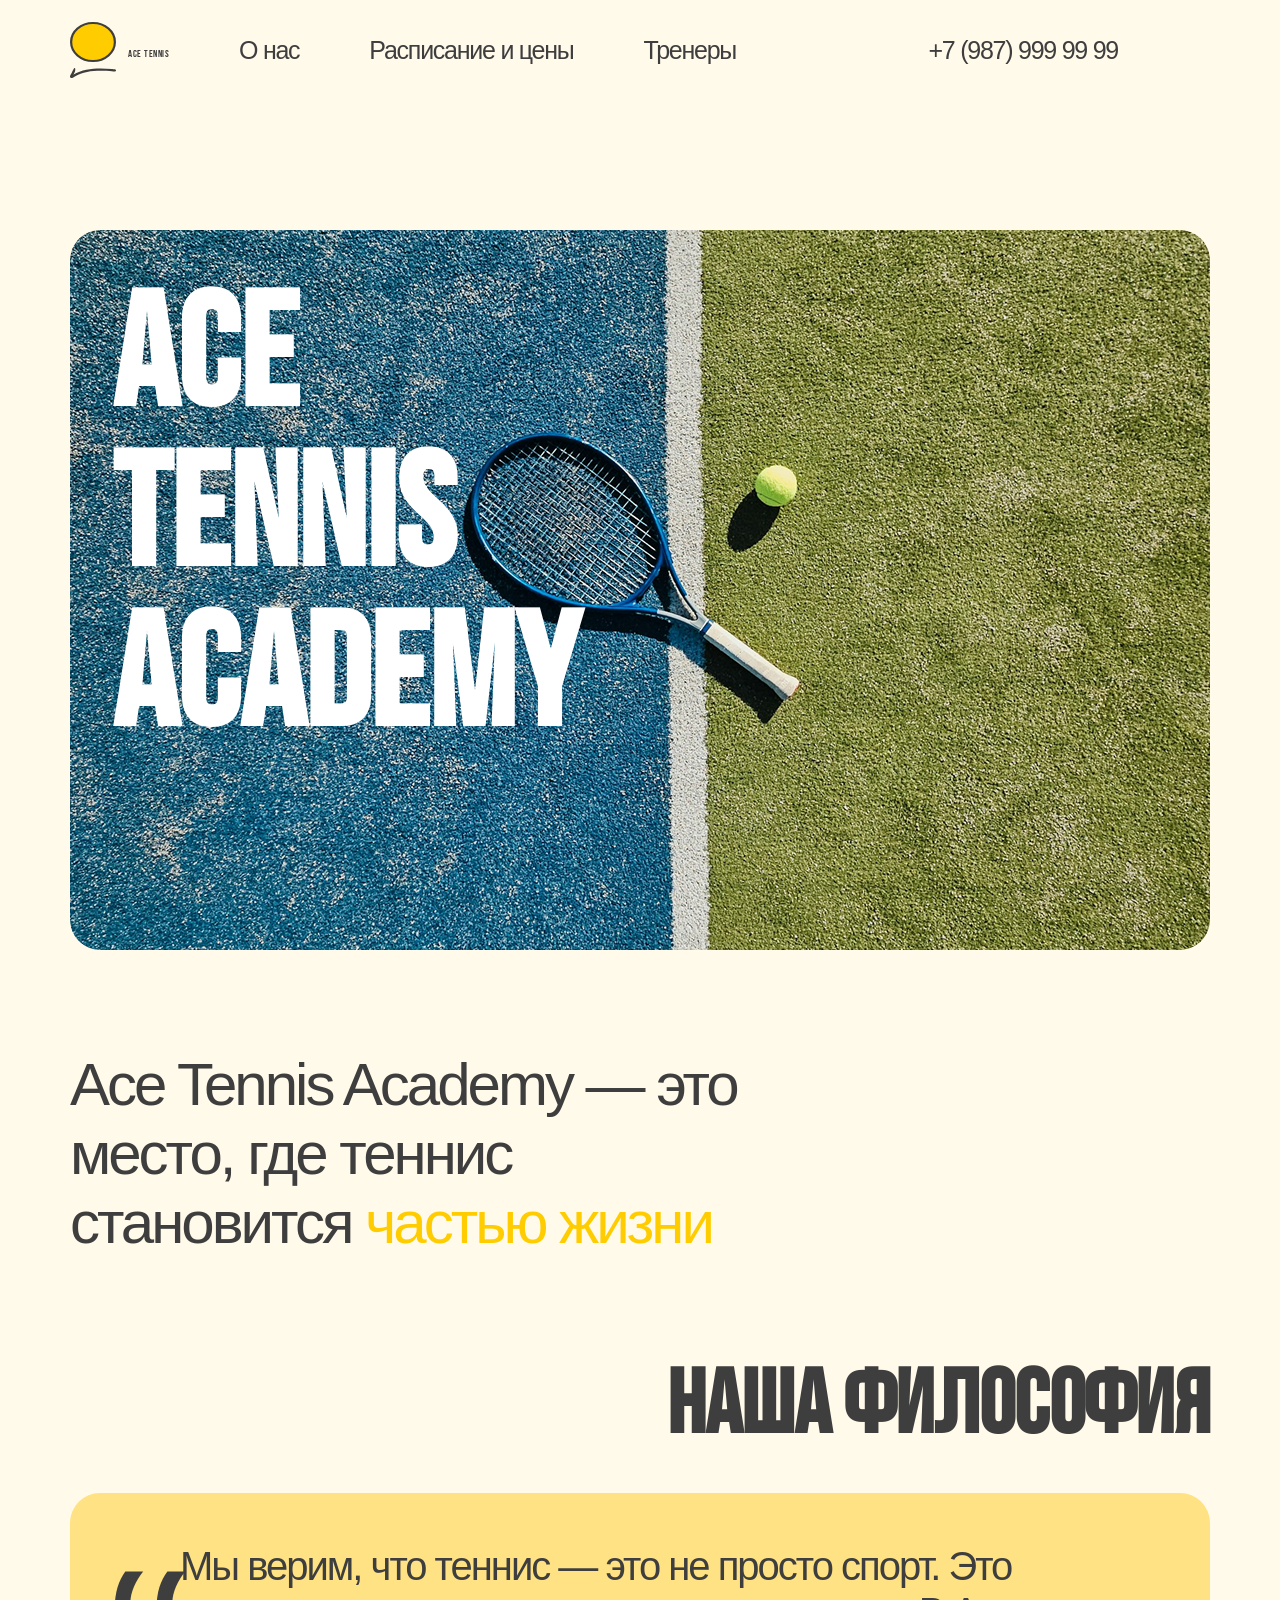
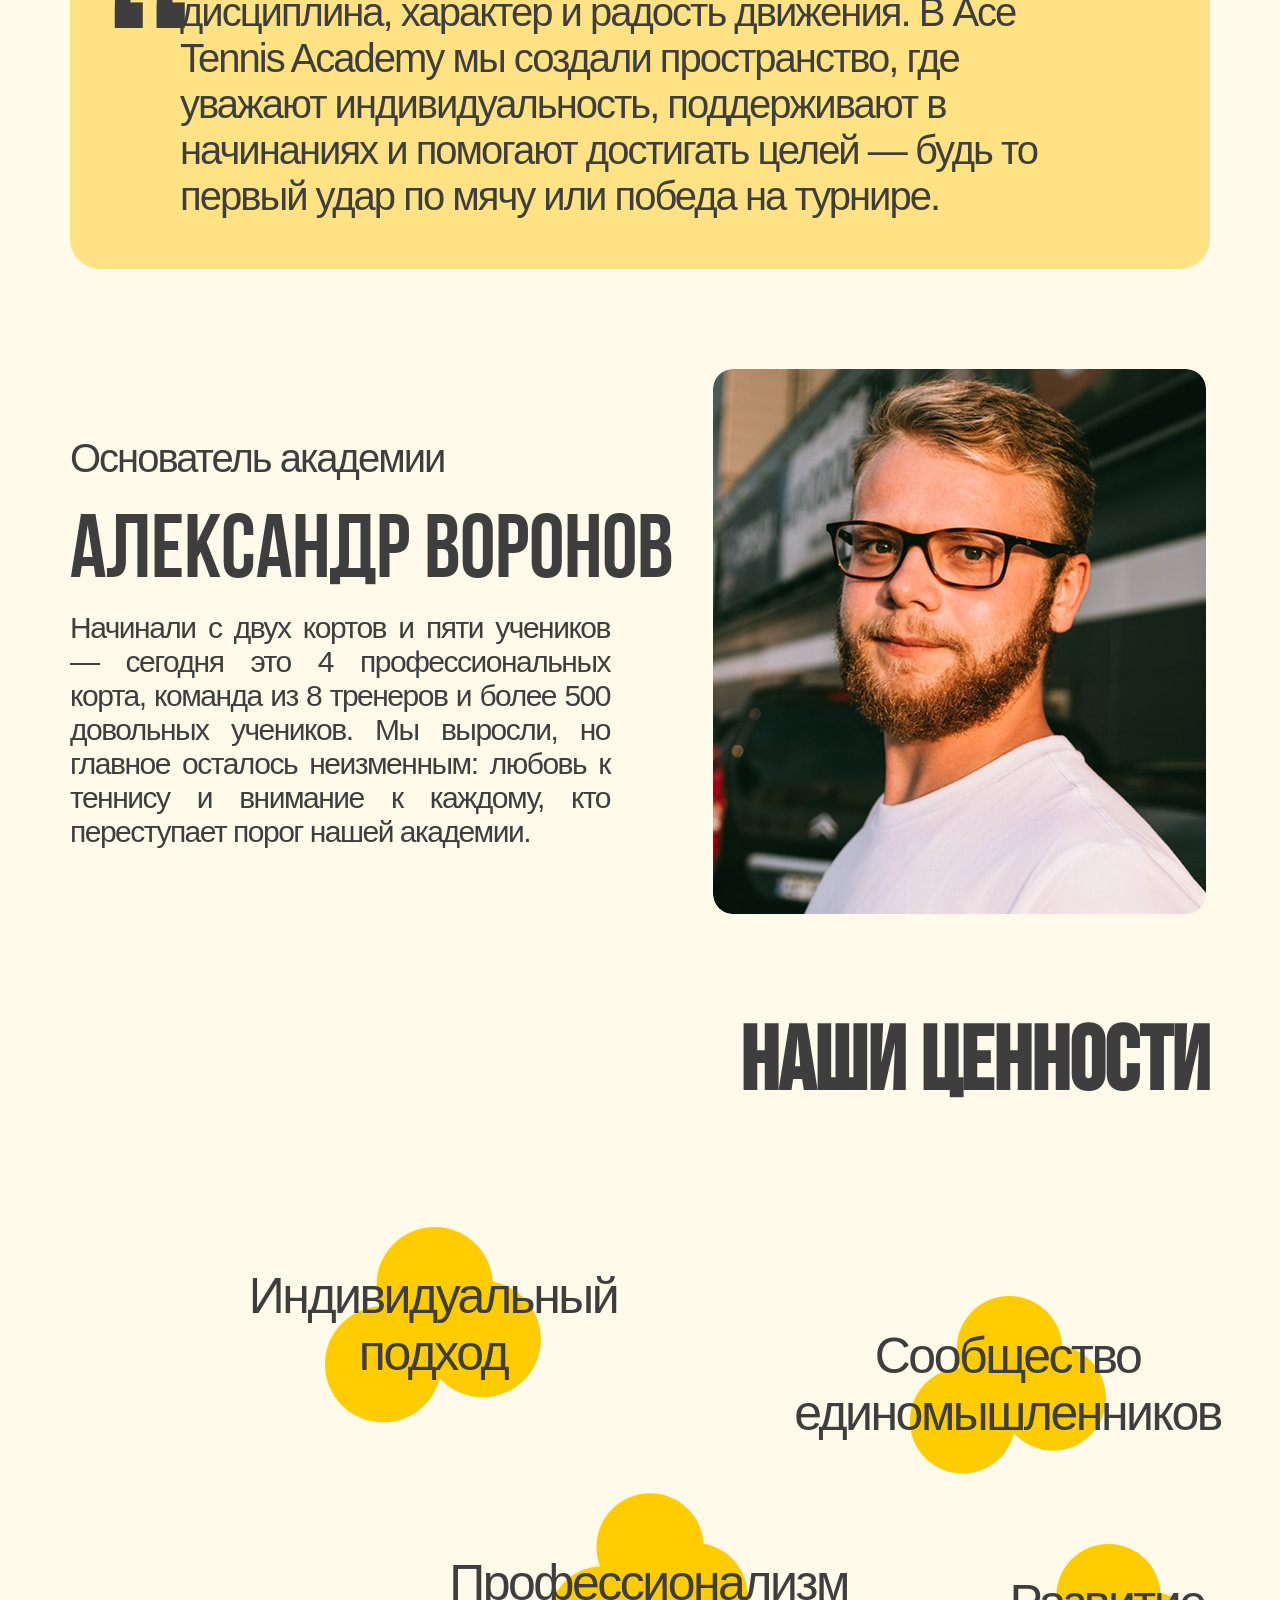
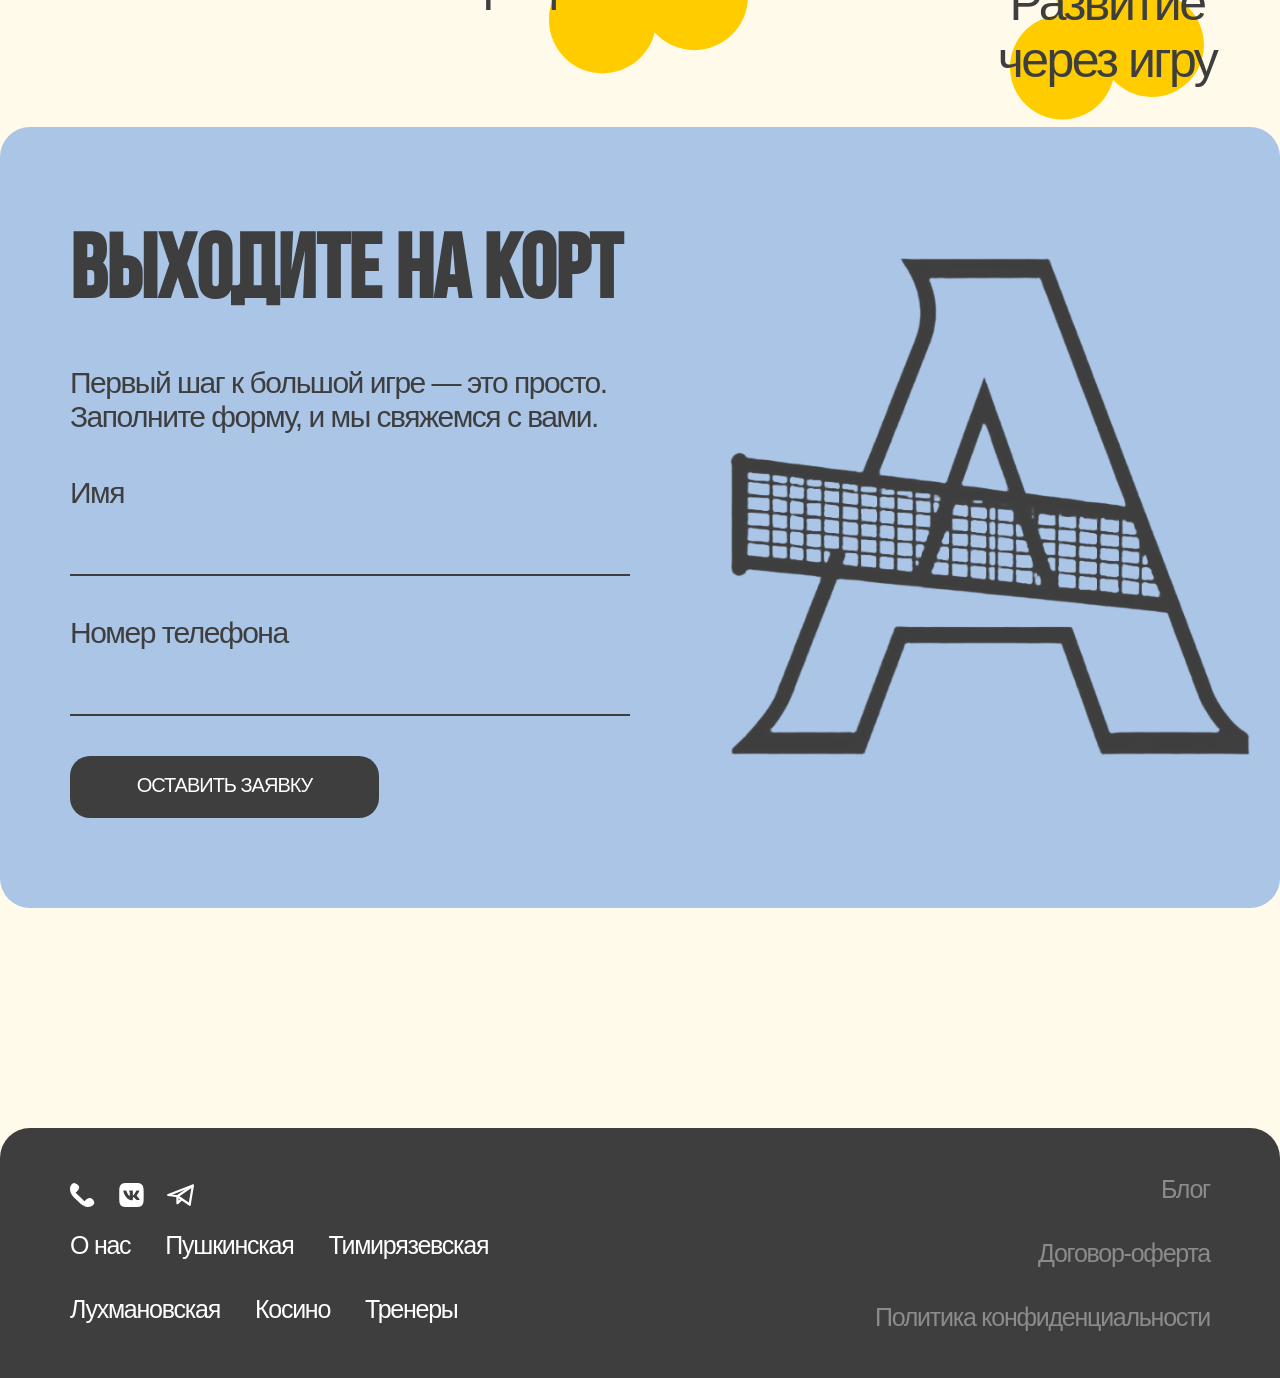
==== about.html @ 99ad8f37 "first commit" ====
<!doctype html>
<html lang="ru">
  <head>
    <meta charset="utf-8" />
    <meta name="viewport" content="width=device-width, initial-scale=1" />
    <title>О нас - Ace Tennis Academy</title>
    <link rel="preconnect" href="https://fonts.googleapis.com" />
    <link rel="preconnect" href="https://fonts.gstatic.com" crossorigin />
    <link
      href="https://fonts.googleapis.com/css2?family=Bebas+Neue&display=swap"
      rel="stylesheet"
    />
    <link rel="stylesheet" href="styles.css" />
    <link rel="stylesheet" href="about.css" />
  </head>
  <body>
    <div class="page">
      <header class="site-header">
        <div class="header-left">
          <a class="logo" href="index.html" aria-label="Ace Tennis Academy">
            <span class="logo-mark">
              <img src="assets/img/logo-circle.svg" alt="" />
              <img src="assets/img/logo-lines.svg" alt="" />
            </span>
            <span class="logo-text">Ace tennis</span>
          </a>
          <nav class="header-nav">
            <a href="about.html">О нас</a>
            <a href="index.html#schedule">Расписание и цены</a>
            <a href="trainers.html">Тренеры</a>
          </nav>
        </div>
        <div class="header-right">
          <div class="header-phone">+7 (987) 999 99 99</div>
          <button
            class="burger"
            type="button"
            aria-label="Открыть меню"
            data-menu-open
          >
            <span></span>
            <span></span>
            <span></span>
          </button>
        </div>
      </header>

      <div class="menu-overlay" data-menu-overlay aria-hidden="true">
        <div class="menu-panel" role="dialog" aria-modal="true">
          <button class="menu-close" type="button" aria-label="Закрыть меню" data-menu-close></button>
          <nav class="menu-links">
            <a href="index.html">Главная</a>
            <a href="about.html">О нас</a>
            <button class="menu-link" type="button" data-menu-schedule>
              Расписание и цены
            </button>
            <a href="trainers.html">Тренеры</a>
            <a href="#certificates">Сертификаты</a>
          </nav>
          <div class="menu-schedule" data-menu-schedule-panel aria-hidden="true">
            <a href="index.html#contacts">Пушкинская</a>
            <a href="index.html#contacts">Тимирязевская</a>
            <a href="index.html#contacts">Косино</a>
            <a href="index.html#contacts">Лухмановская</a>
          </div>
          <div class="menu-contacts">
            <div class="menu-phone">+7 (987) 999 99 99</div>
            <div class="menu-icons">
              <img src="assets/img/menu-icons.svg" alt="" />
            </div>
          </div>
          <button class="btn menu-cta" type="button">Оставить заявку</button>
        </div>
      </div>

      <main class="about-main">
        <section class="about-hero">
          <div class="about-hero-card">
            <img src="assets/img/Rectangle 4363.png" alt="Корт" />
            <h1>
              Ace
              <br />
              Tennis
              <br />
              Academy
            </h1>
          </div>
        </section>

        <section class="about-intro">
          <p>
            Ace Tennis Academy — это место, где теннис становится
            <span class="accent">частью жизни</span>
          </p>
        </section>

        <section class="about-philosophy" id="philosophy">
          <h2 class="about-heading-right">Наша философия</h2>
          <div class="about-quote">
            <p>
              Мы верим, что теннис — это не просто спорт. Это дисциплина,
              характер и радость движения. В Ace Tennis Academy мы создали
              пространство, где уважают индивидуальность, поддерживают в
              начинаниях и помогают достигать целей — будь то первый удар по
              мячу или победа на турнире.
            </p>
          </div>
        </section>

        <section class="about-founder" id="founder">
          <div class="founder-text">
            <div class="founder-label">Основатель академии</div>
            <div class="founder-name">Александр Воронов</div>
            <p>
              Начинали с двух кортов и пяти учеников — сегодня это 4
              профессиональных корта, команда из 8 тренеров и более 500
              довольных учеников. Мы выросли, но главное осталось неизменным:
              любовь к теннису и внимание к каждому, кто переступает порог нашей
              академии.
            </p>
          </div>
          <div class="founder-photo">
            <img src="assets/img/Rectangle 4369.png" alt="Александр Воронов" />
          </div>
        </section>

        <section class="about-values" id="values">
          <h2 class="about-heading-right">Наши ценности</h2>
          <div class="values-clouds">
            <div class="value-item value-1">
              <span>Индивидуальный подход</span>
            </div>
            <div class="value-item value-2">
              <span>Сообщество единомышленников</span>
            </div>
            <div class="value-item value-3">
              <span>Профессионализм</span>
            </div>
            <div class="value-item value-4">
              <span>Развитие через игру</span>
            </div>
          </div>
        </section>

        <section class="cta">
          <div class="cta-content">
            <div class="cta-text">
              <h2>Выходите на корт</h2>
              <p>
                Первый шаг к большой игре — это просто. Заполните форму, и мы
                свяжемся с вами.
              </p>
            </div>
            <form class="cta-form">
              <label>
                <span>Имя</span>
                <input type="text" placeholder="" />
              </label>
              <label>
                <span>Номер телефона</span>
                <input type="tel" placeholder="" />
              </label>
              <button class="btn" type="submit">Оставить заявку</button>
            </form>
          </div>
          <div class="cta-logo"></div>
        </section>
      </main>

      <footer class="site-footer">
        <div class="footer-left">
          <div class="footer-icons">
            <img src="assets/img/footer-logo.svg" alt="Контакты" />
          </div>
          <nav class="footer-nav">
            <a href="about.html">О нас</a>
            <a href="index.html#contacts">Пушкинская</a>
            <a href="index.html#contacts">Тимирязевская</a>
            <a href="index.html#contacts">Лухмановская</a>
            <a href="index.html#contacts">Косино</a>
            <a href="trainers.html">Тренеры</a>
          </nav>
        </div>
        <div class="footer-right">
          <div>Блог</div>
          <div>Договор-оферта</div>
          <div>Политика конфиденциальности</div>
        </div>
      </footer>
    </div>
    <script src="menu.js"></script>
  </body>
</html>
---- styles.css ----
@font-face {
  font-family: "Bebas Neue Cyrillic";
  src: url("assets/fonts/bebasneuecyrillic.woff2") format("woff2");
  font-weight: 400;
  font-style: normal;
  font-display: swap;
}

:root {
  --bg: #fffaea;
  --dark: #3e3e3e;
  --yellow: #ffcc00;
  --yellow-soft: #ffe283;
  --blue: #abc5e7;
  --muted: #5e5d5d;
  --white: #ffffff;
  --radius-lg: 30px;
  --radius-md: 20px;
  --container: 1280px;
  --headline-font: "Bebas Neue Cyrillic", "Bebas Neue", "Arial Narrow",
    "Helvetica", sans-serif;
}

* {
  box-sizing: border-box;
}

body {
  margin: 0;
  background: var(--bg);
  color: var(--dark);
  font-family: "Helvetica", "Arial", sans-serif;
}

body.menu-open {
  overflow: hidden;
}

a {
  color: inherit;
  text-decoration: none;
}

img {
  display: block;
  max-width: 100%;
}

.page {
  min-height: 100vh;
  display: flex;
  flex-direction: column;
  align-items: center;
}

.site-header {
  width: min(var(--container), 100%);
  height: 100px;
  display: flex;
  align-items: center;
  justify-content: space-between;
  padding: 0 70px;
  border-radius: 0 0 var(--radius-lg) var(--radius-lg);
  background: var(--bg);
  position: sticky;
  top: 0;
  z-index: 5;
}

.header-left {
  display: flex;
  align-items: center;
  gap: 70px;
}

.logo {
  display: flex;
  align-items: flex-start;
  gap: 12px;
  font-family: var(--headline-font);
  font-size: 10px;
  letter-spacing: 0.5px;
  color: var(--dark);
}

.logo-mark {
  display: grid;
  gap: 6px;
  align-items: start;
  width: 46px;
}

.logo-mark img {
  width: 46px;
  height: auto;
}

.logo-mark img:first-child {
  height: 40px;
}

.logo-mark img:last-child {
  height: 10px;
}

.logo-text {
  margin-top: 26px;
  font-size: 10px;
  text-transform: uppercase;
}

.header-nav {
  display: flex;
  gap: 70px;
  font-size: 25px;
  letter-spacing: -1.25px;
}

.header-right {
  display: flex;
  align-items: center;
  gap: 70px;
  font-size: 25px;
  letter-spacing: -1.25px;
}

.burger {
  width: 22px;
  height: 22px;
  padding: 0;
  border: none;
  background: none;
  display: flex;
  flex-direction: column;
  justify-content: center;
  gap: 6px;
  cursor: pointer;
}

.burger span {
  display: block;
  height: 2px;
  background: var(--dark);
}

.menu-overlay {
  position: fixed;
  inset: 0;
  background: rgba(0, 0, 0, 0);
  display: block;
  pointer-events: none;
  z-index: 20;
  transition: background 0.3s ease;
}

.menu-panel {
  width: 423px;
  min-height: 100vh;
  background: var(--bg);
  padding: 50px 37px 90px;
  display: flex;
  flex-direction: column;
  align-items: flex-end;
  gap: 50px;
  position: relative;
  margin-left: auto;
  transform: translateX(100%);
  transition: transform 0.3s ease;
}

.menu-open .menu-overlay {
  pointer-events: auto;
  background: rgba(0, 0, 0, 0.1);
}

.menu-open .menu-panel {
  transform: translateX(0);
}

.menu-close {
  position: absolute;
  left: 20px;
  top: 20px;
  width: 30px;
  height: 30px;
  border: none;
  background: none;
  cursor: pointer;
}

.menu-close::before,
.menu-close::after {
  content: "";
  position: absolute;
  left: 0;
  top: 50%;
  width: 30px;
  height: 3px;
  background: var(--dark);
  transform-origin: center;
}

.menu-close::before {
  transform: translateY(-50%) rotate(45deg);
}

.menu-close::after {
  transform: translateY(-50%) rotate(-45deg);
}

.menu-links {
  display: flex;
  flex-direction: column;
  align-items: flex-end;
  gap: 50px;
  width: 335px;
}

.menu-links a,
.menu-link {
  font-size: 40px;
  line-height: 46px;
  letter-spacing: -0.05em;
  color: var(--dark);
  background: none;
  border: none;
  padding: 0;
  text-align: right;
  cursor: pointer;
  font-family: inherit;
  align-self: flex-end;
}

.menu-link.is-active {
  color: var(--yellow);
  border: 1px solid var(--dark);
  border-radius: 4px;
  padding: 6px 10px;
}

.menu-schedule {
  width: 282px;
  height: 350px;
  background: var(--bg);
  border-radius: 10px;
  padding: 50px 23px;
  display: none;
  flex-direction: column;
  align-items: flex-end;
  gap: 50px;
  position: absolute;
  right: 37px;
  top: 360px;
  z-index: 1;
}

.menu-schedule.is-open {
  display: flex;
}

.menu-schedule a {
  font-size: 35px;
  line-height: 40px;
  letter-spacing: -0.05em;
  color: var(--dark);
}

.menu-contacts {
  display: flex;
  flex-direction: column;
  align-items: flex-end;
  gap: 30px;
  width: 230px;
}

.menu-phone {
  font-size: 30px;
  line-height: 34px;
  letter-spacing: -0.05em;
  color: var(--dark);
}

.menu-icons img {
  width: 148px;
  height: 31px;
}

.menu-cta {
  width: 309px;
}

.main {
  width: min(var(--container), 100%);
  display: flex;
  flex-direction: column;
  gap: 100px;
  align-items: center;
  padding-bottom: 100px;
}

.hero {
  width: 100%;
  padding-top: 130px;
}

.hero-inner {
  display: flex;
  align-items: flex-end;
  justify-content: flex-end;
}

.hero-media {
  width: 615px;
  height: 669px;
  border-radius: var(--radius-lg);
  overflow: hidden;
  margin-right: -119px;
}

.hero-media img {
  width: 100%;
  height: 100%;
  object-fit: cover;
  object-position: bottom;
}

.hero-copy {
  width: 644px;
  height: 669px;
  display: flex;
  flex-direction: column;
  align-items: flex-end;
  justify-content: center;
  gap: 141px;
  text-align: right;
}

.hero-copy h1 {
  margin: 0;
  font-family: var(--headline-font);
  font-size: 180px;
  line-height: 1;
  color: var(--yellow);
  text-transform: uppercase;
}

.hero-sub {
  width: 475px;
  display: flex;
  flex-direction: column;
  gap: 24px;
  align-items: flex-end;
}

.hero-sub p {
  margin: 0;
  font-size: 40px;
  letter-spacing: -2px;
}

.btn {
  background: var(--dark);
  color: var(--white);
  border: none;
  padding: 18px 52px 21px;
  border-radius: var(--radius-md);
  font-size: 20px;
  text-transform: uppercase;
  letter-spacing: -1px;
  cursor: pointer;
}

.facts {
  width: 100%;
  background: var(--yellow-soft);
  border-radius: var(--radius-lg);
  padding: 70px;
  display: flex;
  flex-wrap: wrap;
  gap: 70px;
  justify-content: center;
  position: relative;
}

.fact {
  display: flex;
  flex-direction: column;
  gap: 42px;
  min-width: 200px;
}

.fact-number {
  font-size: 80px;
  letter-spacing: -4px;
}

.fact-text {
  font-size: 30px;
  letter-spacing: -1.5px;
}

.fact-highlight {
  position: relative;
}

.about {
  width: 100%;
  padding: 0 70px;
  display: flex;
  flex-direction: column;
  gap: 30px;
  position: relative;
  isolation: isolate;
  padding-top: 30px;
}

.about::before {
  content: "";
  position: absolute;
  left: -10px;
  top: 40px;
  width: 560px;
  height: 320px;
  background: url("assets/img/fact-union.svg") no-repeat center / contain;
  z-index: -1;
  pointer-events: none;
}

.about h2 {
  margin: 0;
  font-family: var(--headline-font);
  font-size: 90px;
  text-transform: uppercase;
  position: relative;
  z-index: 1;
}

.about-content {
  display: flex;
  gap: 86px;
  align-items: flex-end;
  position: relative;
  z-index: 1;
}

.about-text {
  width: 560px;
  display: flex;
  flex-direction: column;
  gap: 158px;
}

.about-text p {
  margin: 0;
  font-size: 30px;
  color: var(--muted);
  text-align: justify;
  letter-spacing: -1.5px;
}

.about-images {
  display: flex;
  gap: 20px;
}

.mask-image {
  overflow: hidden;
  border-radius: var(--radius-md);
  position: relative;
}

.mask-image img {
  width: 100%;
  height: 100%;
  object-fit: cover;
}

.mask-small {
  width: 270px;
  height: 213px;
  -webkit-mask-image: url("assets/img/mask-small.svg");
  mask-image: url("assets/img/mask-small.svg");
  -webkit-mask-repeat: no-repeat;
  mask-repeat: no-repeat;
  -webkit-mask-size: cover;
  mask-size: cover;
}

.mask-large {
  flex: 1;
  min-width: 420px;
  height: 529px;
  -webkit-mask-image: url("assets/img/mask-large.svg");
  mask-image: url("assets/img/mask-large.svg");
  -webkit-mask-repeat: no-repeat;
  mask-repeat: no-repeat;
  -webkit-mask-size: cover;
  mask-size: cover;
}

.belief {
  width: 100%;
  position: relative;
  border-radius: var(--radius-lg);
  overflow: hidden;
  height: 748px;
  padding: 119px 86px;
}

.belief-bg {
  position: absolute;
  inset: 0;
  width: 100%;
  height: 100%;
  object-fit: cover;
}

.belief-text {
  position: relative;
  z-index: 1;
  max-width: 755px;
  font-family: var(--headline-font);
  font-size: 80px;
  color: var(--white);
  text-transform: uppercase;
  line-height: 1.05;
}

.locations {
  width: 100%;
  padding: 0 70px;
  display: flex;
  flex-direction: column;
  gap: 70px;
}

.locations h2 {
  margin: 0;
  font-family: var(--headline-font);
  font-size: 90px;
  text-align: right;
  text-transform: uppercase;
}

.locations-grid {
  display: flex;
  gap: 70px;
  justify-content: space-between;
  flex-wrap: wrap;
}

.locations-col {
  display: flex;
  flex-direction: column;
  gap: 70px;
}

.locations a {
  display: flex;
  align-items: flex-end;
  gap: 21px;
  font-size: 60px;
  letter-spacing: -3px;
}

.locations a img {
  width: 21px;
  height: 21px;
}

.reviews {
  width: 100%;
  display: flex;
  justify-content: center;
}

.reviews-card {
  width: 100%;
  border: 15px solid var(--dark);
  border-radius: var(--radius-lg);
  background: var(--bg);
  padding: 70px;
  display: flex;
  flex-direction: column;
  gap: 50px;
  position: relative;
}

.reviews-card h2 {
  margin: 0;
  font-family: var(--headline-font);
  font-size: 90px;
  text-transform: uppercase;
}

.reviews-body {
  display: grid;
  grid-template-columns: auto 1fr auto;
  align-items: center;
  gap: 40px;
}

.slider-arrow {
  background: none;
  border: none;
  cursor: pointer;
  width: 46px;
  height: 46px;
  display: flex;
  align-items: center;
  justify-content: center;
  flex-shrink: 0;
}

.slider-arrow img {
  width: 46px;
  height: 46px;
}

.slider-arrow:first-child img {
  transform: rotate(180deg);
}

.reviews-grid {
  display: grid;
  grid-template-columns: repeat(2, minmax(0, 1fr));
  gap: 28px 40px;
}

.review {
  min-width: 0;
  background: var(--white);
  padding: 21px 28px;
  display: flex;
  flex-direction: column;
  gap: 24px;
}

.review-head {
  display: flex;
  gap: 22px;
}

.review-avatar {
  width: 56px;
  height: 56px;
}

.review-name {
  font-size: 15px;
  font-family: "Gilroy", "Helvetica", sans-serif;
}

.review-time {
  font-size: 12px;
  color: #676767;
  font-family: "Gilroy", "Helvetica", sans-serif;
  margin-top: 4px;
}

.review-stars {
  display: flex;
  align-items: center;
  gap: 6px;
  margin-top: 6px;
}

.review-stars img {
  width: 17px;
  height: 16px;
}

.star-half {
  position: relative;
  width: 16px;
  height: 16px;
}

.star-half img {
  position: absolute;
  inset: 0;
  width: 100%;
  height: 100%;
}

.review-text {
  margin: 0;
  font-size: 14px;
  color: var(--dark);
}

.reviews-dots {
  display: flex;
  justify-content: center;
}

.reviews-dots img {
  width: 57px;
  height: 15px;
}

.reviews-link {
  display: flex;
  align-items: center;
  gap: 21px;
  font-size: 30px;
  letter-spacing: -1.5px;
}

.reviews-link img {
  width: 18px;
  height: 18px;
}

.gallery {
  width: 100%;
}

.gallery-track {
  display: flex;
  gap: 30px;
  overflow-x: auto;
  padding: 0 70px;
}

.gallery-track img {
  width: 442px;
  height: 500px;
  border-radius: var(--radius-md);
  object-fit: cover;
  flex-shrink: 0;
}

.cta {
  width: 100%;
  background: var(--blue);
  border-radius: var(--radius-lg);
  padding: 90px 339px 90px 70px;
  position: relative;
  overflow: hidden;
}

.cta-content {
  position: relative;
  z-index: 1;
  display: flex;
  flex-direction: column;
  gap: 42px;
  max-width: 560px;
}

.cta-text h2 {
  margin: 0 0 50px;
  font-family: var(--headline-font);
  font-size: 90px;
  text-transform: uppercase;
}

.cta-text p {
  margin: 0;
  font-size: 30px;
  letter-spacing: -1.5px;
}

.cta-form {
  display: flex;
  flex-direction: column;
  gap: 40px;
}

.cta-form label {
  display: flex;
  flex-direction: column;
  gap: 20px;
  font-size: 30px;
  letter-spacing: -1.5px;
}

.cta-form input {
  background: transparent;
  border: none;
  border-bottom: 2px solid var(--dark);
  padding: 6px 0;
  font-size: 28px;
  color: var(--dark);
}

.cta-form input:focus {
  outline: none;
}

.cta-logo {
  position: absolute;
  right: 30px;
  top: 50%;
  width: 520px;
  height: 520px;
  transform: translateY(-50%);
  background: var(--dark);
  -webkit-mask-image: url("assets/img/cta-mask.png");
  mask-image: url("assets/img/cta-mask.png");
  -webkit-mask-repeat: no-repeat;
  mask-repeat: no-repeat;
  -webkit-mask-size: contain;
  mask-size: contain;
  z-index: 0;
  pointer-events: none;
}

.cta-form .btn {
  width: 309px;
}

.faq {
  width: 100%;
  display: flex;
  flex-direction: column;
  gap: 70px;
  align-items: center;
}

.faq h2 {
  margin: 0;
  font-family: var(--headline-font);
  font-size: 90px;
  text-align: center;
  text-transform: uppercase;
}

.faq-list {
  width: 100%;
  padding: 0 70px;
  display: flex;
  flex-direction: column;
  gap: 50px;
}

.faq-item button {
  display: flex;
  align-items: flex-start;
  justify-content: space-between;
  gap: 98px;
  width: 100%;
  background: none;
  border: none;
  padding: 0;
  font-size: 30px;
  font-weight: 700;
  letter-spacing: -1.5px;
  text-align: left;
  cursor: pointer;
}

.faq-item img {
  width: 27px;
  height: 27px;
}

.faq-line {
  height: 2px;
  background: var(--dark);
  margin-top: 30px;
}

.contacts {
  width: 100%;
  display: flex;
  flex-direction: column;
  gap: 70px;
  align-items: center;
}

.contacts h2 {
  margin: 0;
  font-family: var(--headline-font);
  font-size: 90px;
  text-align: center;
  text-transform: uppercase;
}

.contacts-inner {
  width: 100%;
  padding: 0 70px;
  display: flex;
  gap: 34px;
  align-items: center;
}

.contacts-list {
  flex: 1;
  display: flex;
  flex-direction: column;
  gap: 50px;
}

.contact-title {
  font-size: 30px;
  letter-spacing: -1.5px;
}

.contact-text {
  font-size: 20px;
  letter-spacing: -1px;
}

.contacts-map {
  width: 768px;
  height: 551px;
  border: 7px solid var(--blue);
  border-radius: 26px;
  overflow: hidden;
  flex-shrink: 0;
}

.contacts-map img {
  width: 100%;
  height: 100%;
  object-fit: cover;
}

.site-footer {
  width: min(var(--container), 100%);
  height: 250px;
  background: var(--dark);
  border-radius: var(--radius-lg) var(--radius-lg) 0 0;
  display: flex;
  justify-content: space-between;
  align-items: center;
  padding: 0 70px;
  margin-top: 100px;
}

.footer-left {
  display: flex;
  flex-direction: column;
  gap: 24px;
  width: 501px;
}

.footer-icons {
  display: flex;
  align-items: center;
  gap: 18px;
}

.footer-icons img {
  width: 124px;
  height: 24px;
}

.footer-nav {
  display: flex;
  flex-wrap: wrap;
  gap: 35px;
  font-size: 25px;
  color: var(--white);
  letter-spacing: -1.25px;
}

.footer-right {
  display: flex;
  flex-direction: column;
  gap: 35px;
  font-size: 25px;
  color: #8b8b8b;
  letter-spacing: -1.25px;
  text-align: right;
}

@media (max-width: 1200px) {
  .site-header {
    padding: 0 40px;
  }

  .hero-inner {
    flex-direction: column-reverse;
    align-items: center;
    gap: 40px;
  }

  .hero-media {
    width: min(90%, 615px);
    margin-right: 0;
  }

  .hero-copy {
    width: 100%;
    height: auto;
    align-items: center;
    text-align: center;
    gap: 40px;
  }

  .hero-sub {
    width: min(90%, 475px);
    align-items: center;
  }

  .hero-sub p {
    text-align: center;
  }

  .facts {
    padding: 50px 40px;
  }

  .about {
    padding: 0 40px;
  }

  .about-content {
    flex-direction: column;
    align-items: center;
  }

  .about-text {
    width: 100%;
    gap: 40px;
  }

  .belief {
    height: auto;
    padding: 80px 40px;
  }

  .locations {
    padding: 0 40px;
  }

  .locations h2 {
    text-align: center;
  }

  .locations-grid {
    justify-content: center;
  }

  .reviews-card {
    padding: 50px 40px;
  }

  .reviews-body {
    grid-template-columns: 1fr;
  }

  .slider-arrow {
    display: none;
  }

  .reviews-grid {
    grid-template-columns: 1fr;
  }

  .gallery-track {
    padding: 0 40px;
  }

  .cta {
    padding: 70px 40px;
  }

  .cta-logo {
    opacity: 0.2;
  }

  .faq-list {
    padding: 0 40px;
  }

  .contacts-inner {
    flex-direction: column;
    padding: 0 40px;
  }

  .contacts-map {
    width: 100%;
    height: 360px;
  }

  .site-footer {
    padding: 0 40px;
  }
}

@media (max-width: 768px) {
  .header-nav {
    display: none;
  }

  .header-right {
    gap: 20px;
    font-size: 18px;
  }

  .hero-copy h1 {
    font-size: 96px;
  }

  .hero-sub p {
    font-size: 24px;
  }

  .fact-number {
    font-size: 56px;
  }

  .fact-text {
    font-size: 20px;
  }

  .about h2,
  .locations h2,
  .reviews-card h2,
  .cta-text h2,
  .faq h2,
  .contacts h2 {
    font-size: 56px;
  }

  .about-text p,
  .cta-text p,
  .reviews-link {
    font-size: 20px;
  }

  .locations a {
    font-size: 36px;
  }

  .reviews-link {
    flex-wrap: wrap;
  }

  .review {
    min-width: 0;
  }

  .cta-form label,
  .faq-item button {
    font-size: 20px;
  }

  .contact-title {
    font-size: 22px;
  }

  .contact-text {
    font-size: 16px;
  }

  .footer-nav,
  .footer-right {
    font-size: 18px;
  }
}
---- about.css ----
.about-main {
  width: min(1280px, 100%);
  display: flex;
  flex-direction: column;
  gap: 100px;
  padding: 130px 0 120px;
  align-items: center;
}

.about-hero {
  width: 1140px;
}

.about-hero-card {
  position: relative;
  border-radius: 30px;
  overflow: hidden;
  width: 1140px;
  height: 720px;
}

.about-hero-card img {
  width: 100%;
  height: 100%;
  object-fit: cover;
}

.about-hero-card h1 {
  position: absolute;
  left: 42px;
  top: 40px;
  margin: 0;
  font-family: var(--headline-font);
  font-size: 160px;
  line-height: 160px;
  text-transform: uppercase;
  color: #ffffff;
}

.about-intro {
  width: 1140px;
}

.about-intro p {
  margin: 0;
  font-size: 60px;
  line-height: 69px;
  letter-spacing: -0.05em;
  color: var(--dark);
  width: 685px;
}

.about-intro .accent {
  color: var(--yellow);
}

.about-philosophy {
  width: 1280px;
  display: flex;
  flex-direction: column;
  gap: 46px;
  align-items: flex-end;
  padding: 0 70px;
}

.about-heading-right {
  margin: 0;
  font-family: var(--headline-font);
  font-size: 90px;
  line-height: 90px;
  text-transform: uppercase;
  text-align: right;
  color: var(--dark);
  width: 1140px;
}

.about-quote {
  background: var(--yellow-soft);
  border-radius: 30px;
  padding: 50px 30px;
  position: relative;
  width: 1140px;
  min-height: 359px;
  display: flex;
  gap: 40px;
  align-items: flex-start;
}

.about-quote::before {
  content: "“";
  position: absolute;
  left: 30px;
  top: 32px;
  font-size: 200px;
  line-height: 230px;
  color: var(--dark);
  font-weight: 700;
}

.about-quote p {
  margin: 0;
  font-size: 40px;
  line-height: 46px;
  letter-spacing: -0.05em;
  color: var(--dark);
  padding-left: 80px;
  max-width: 999px;
}

.about-founder {
  width: 1280px;
  display: flex;
  gap: 40px;
  align-items: center;
  padding: 0 70px;
}

.founder-label {
  font-size: 40px;
  line-height: 46px;
  letter-spacing: -0.05em;
  color: var(--dark);
  margin-bottom: 20px;
}

.founder-name {
  font-family: var(--headline-font);
  font-size: 90px;
  line-height: 90px;
  text-transform: uppercase;
  margin-bottom: 20px;
}

.founder-text p {
  margin: 0;
  font-size: 30px;
  line-height: 34px;
  letter-spacing: -0.05em;
  color: var(--dark);
  width: 540px;
  text-align: justify;
}

.founder-photo img {
  width: 493px;
  height: 545px;
  border-radius: 20px;
  object-fit: cover;
}

.about-values {
  width: 1280px;
  display: flex;
  flex-direction: column;
  gap: 30px;
  align-items: center;
  padding: 0 70px;
}

.values-clouds {
  position: relative;
  width: 1079px;
  height: 493px;
}

.value-item {
  position: absolute;
  background: url("assets/img/Union.svg") no-repeat center / contain;
  display: flex;
  align-items: center;
  justify-content: center;
  text-align: center;
  color: var(--dark);
  font-size: 50px;
  line-height: 57px;
  letter-spacing: -0.05em;
  padding: 0 18px;
}

.value-1 {
  width: 465px;
  height: 196px;
  left: 100px;
  top: 93px;
}

.value-2 {
  width: 544px;
  height: 178px;
  left: 635px;
  top: 162px;
}

.value-3 {
  width: 462px;
  height: 181px;
  left: 317px;
  top: 359px;
}

.value-4 {
  width: 315px;
  height: 176px;
  left: 849px;
  top: 410px;
}

@media (max-width: 1024px) {
  .about-main {
    padding: 120px 24px 100px;
  }

  .about-hero-card {
    height: 420px;
  }

  .about-hero-card h1 {
    font-size: 96px;
  }

  .about-heading-right {
    text-align: left;
  }

  .about-founder {
    flex-direction: column;
    align-items: flex-start;
  }

  .values-clouds {
    transform: scale(0.8);
    transform-origin: top left;
    height: 420px;
  }
}

@media (max-width: 768px) {
  .about-main {
    padding: 110px 24px 90px;
  }

  .about-hero-card {
    height: 260px;
  }

  .about-hero-card h1 {
    font-size: 56px;
  }

  .about-intro p {
    font-size: 24px;
  }

  .about-heading-right {
    font-size: 48px;
  }

  .about-hero,
  .about-intro,
  .about-philosophy,
  .about-founder,
  .about-values {
    width: 100%;
    padding: 0;
  }

  .about-hero-card {
    width: 100%;
  }

  .about-quote {
    width: 100%;
  }

  .founder-photo img {
    width: 100%;
    height: auto;
  }

  .values-clouds {
    transform: scale(0.65);
    transform-origin: top left;
  }
}
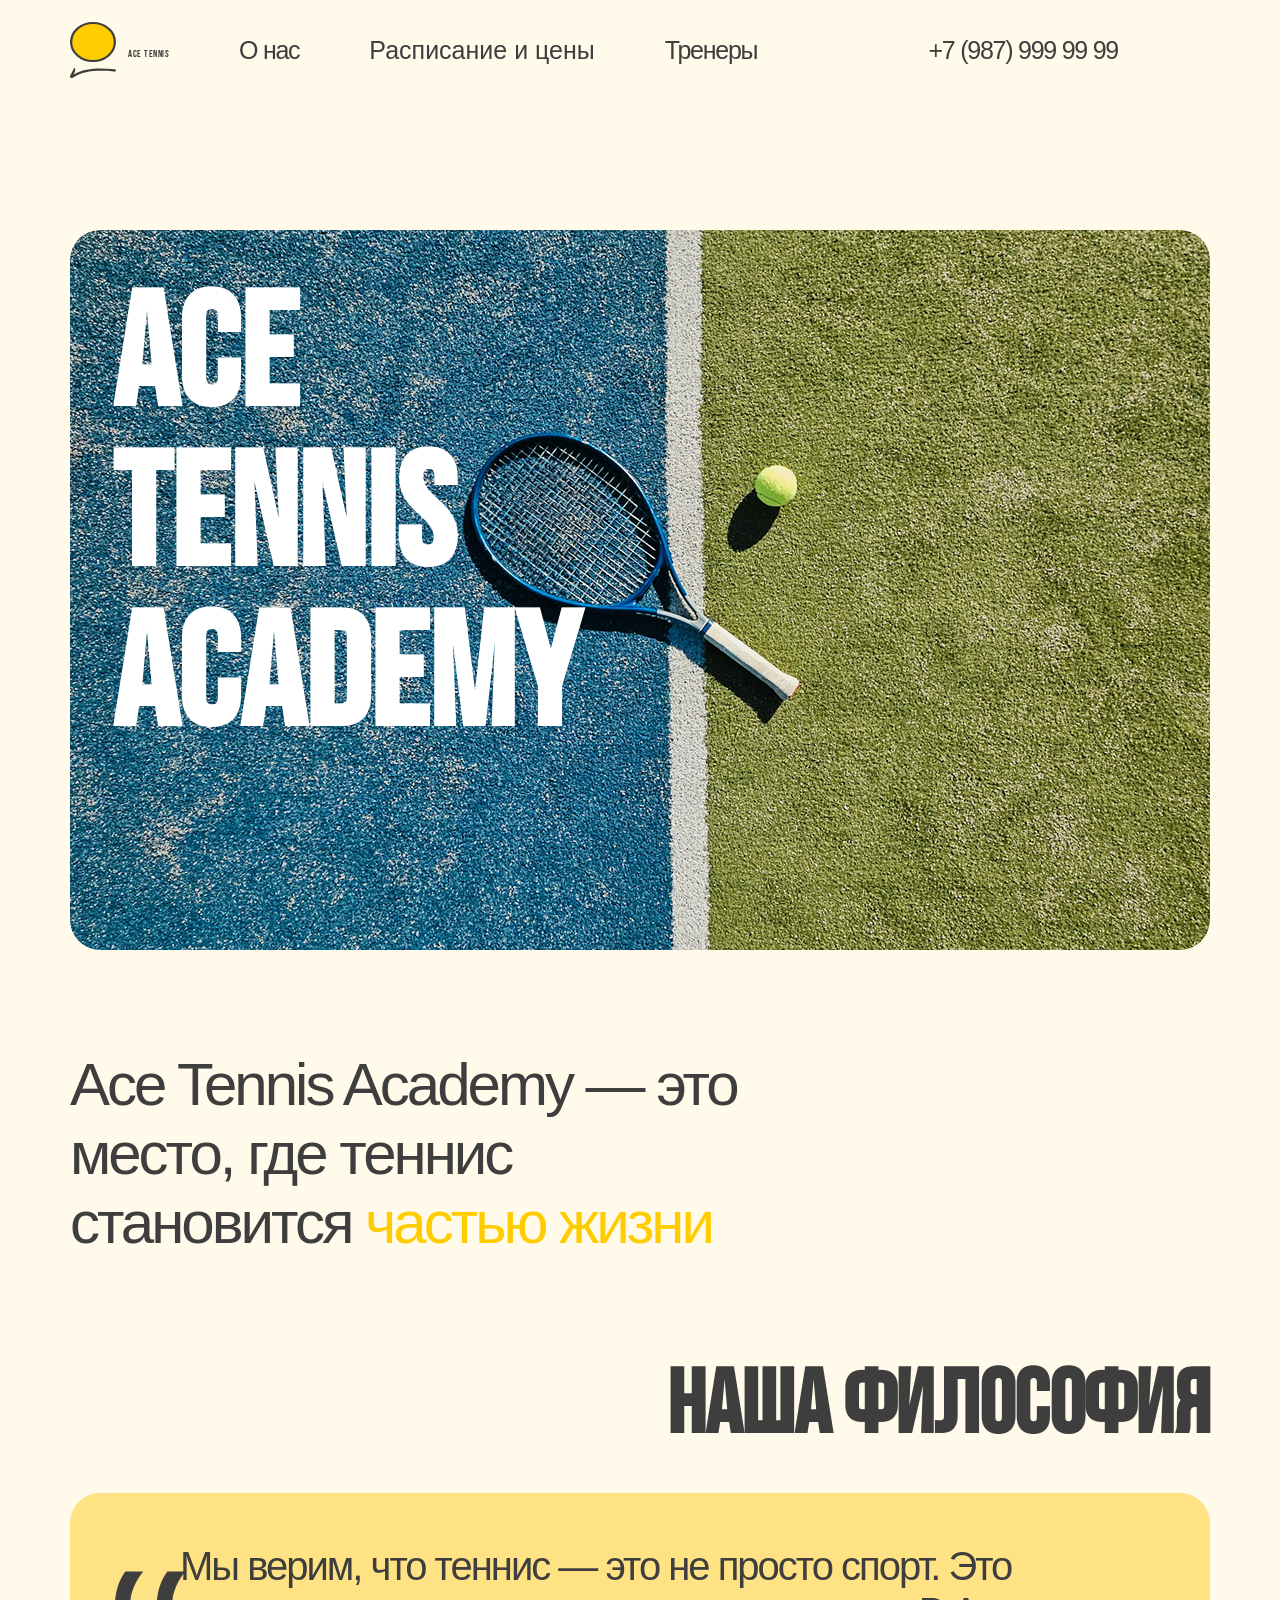
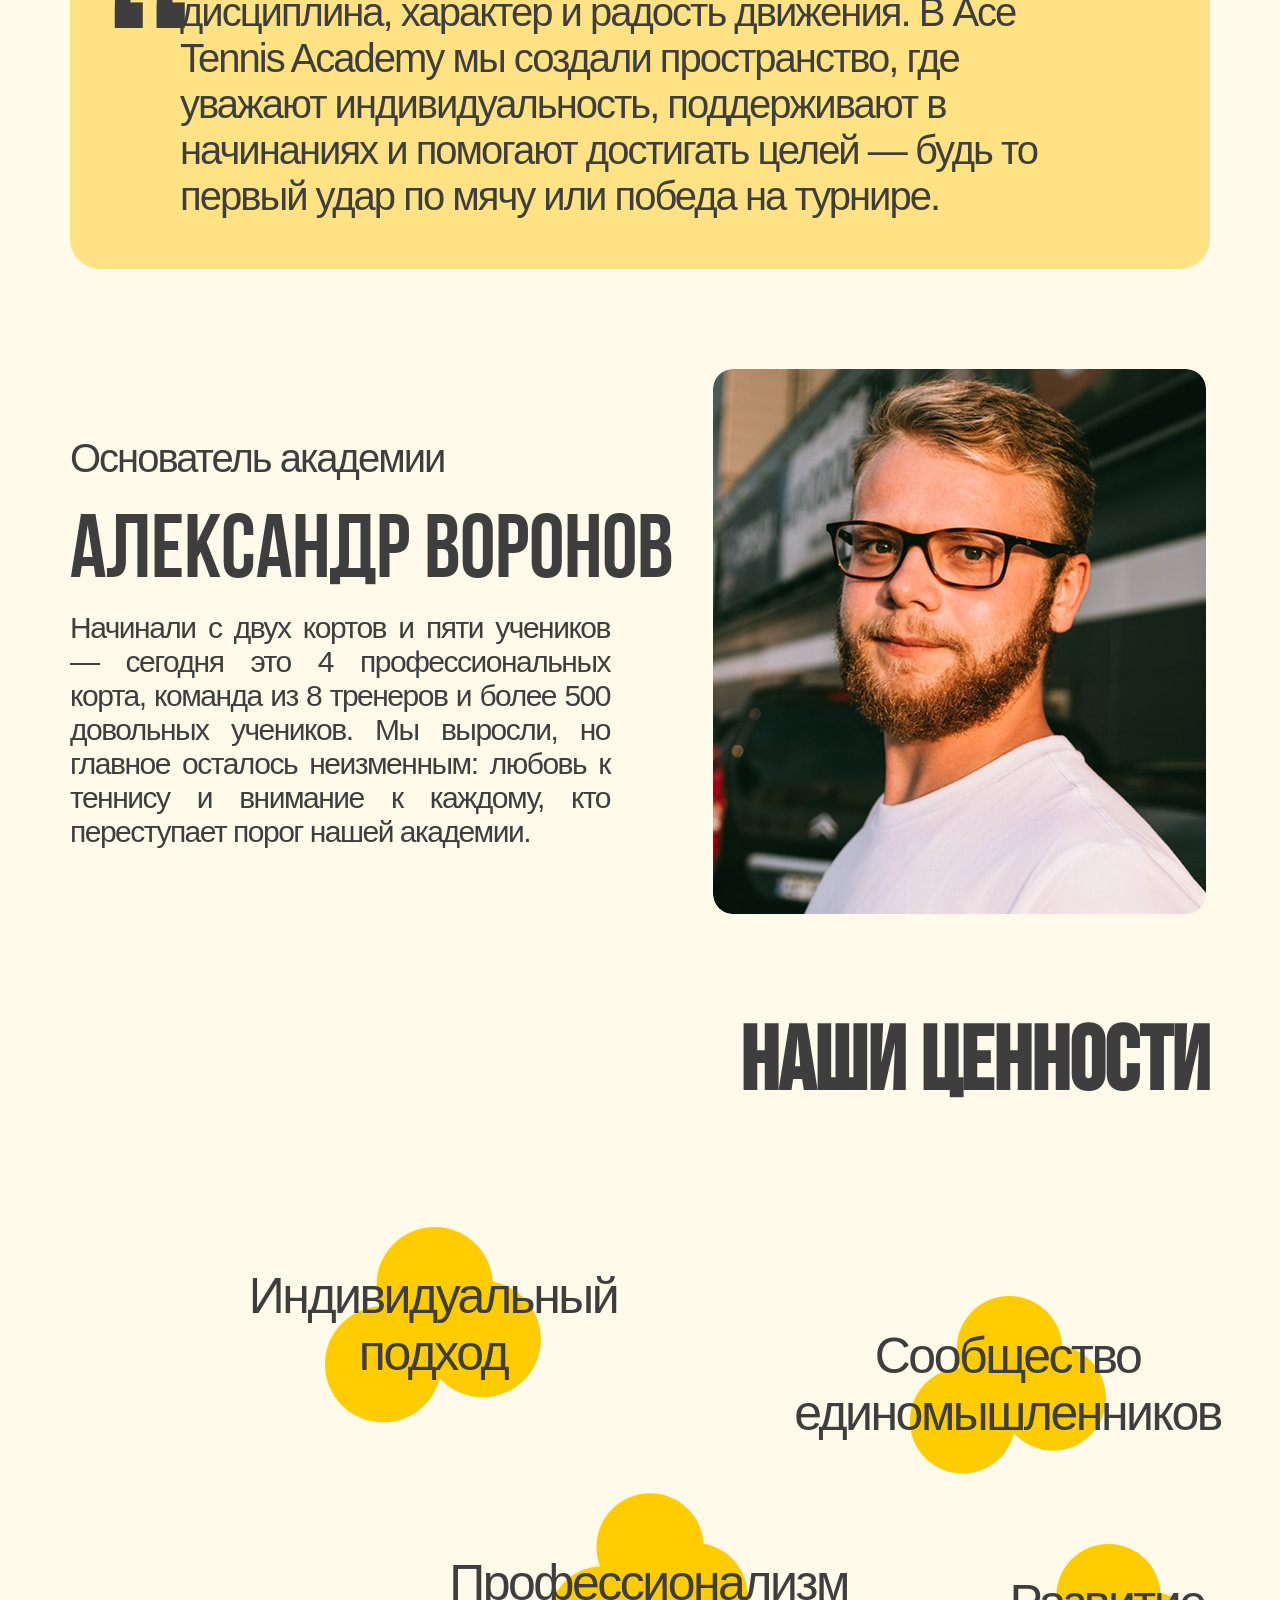
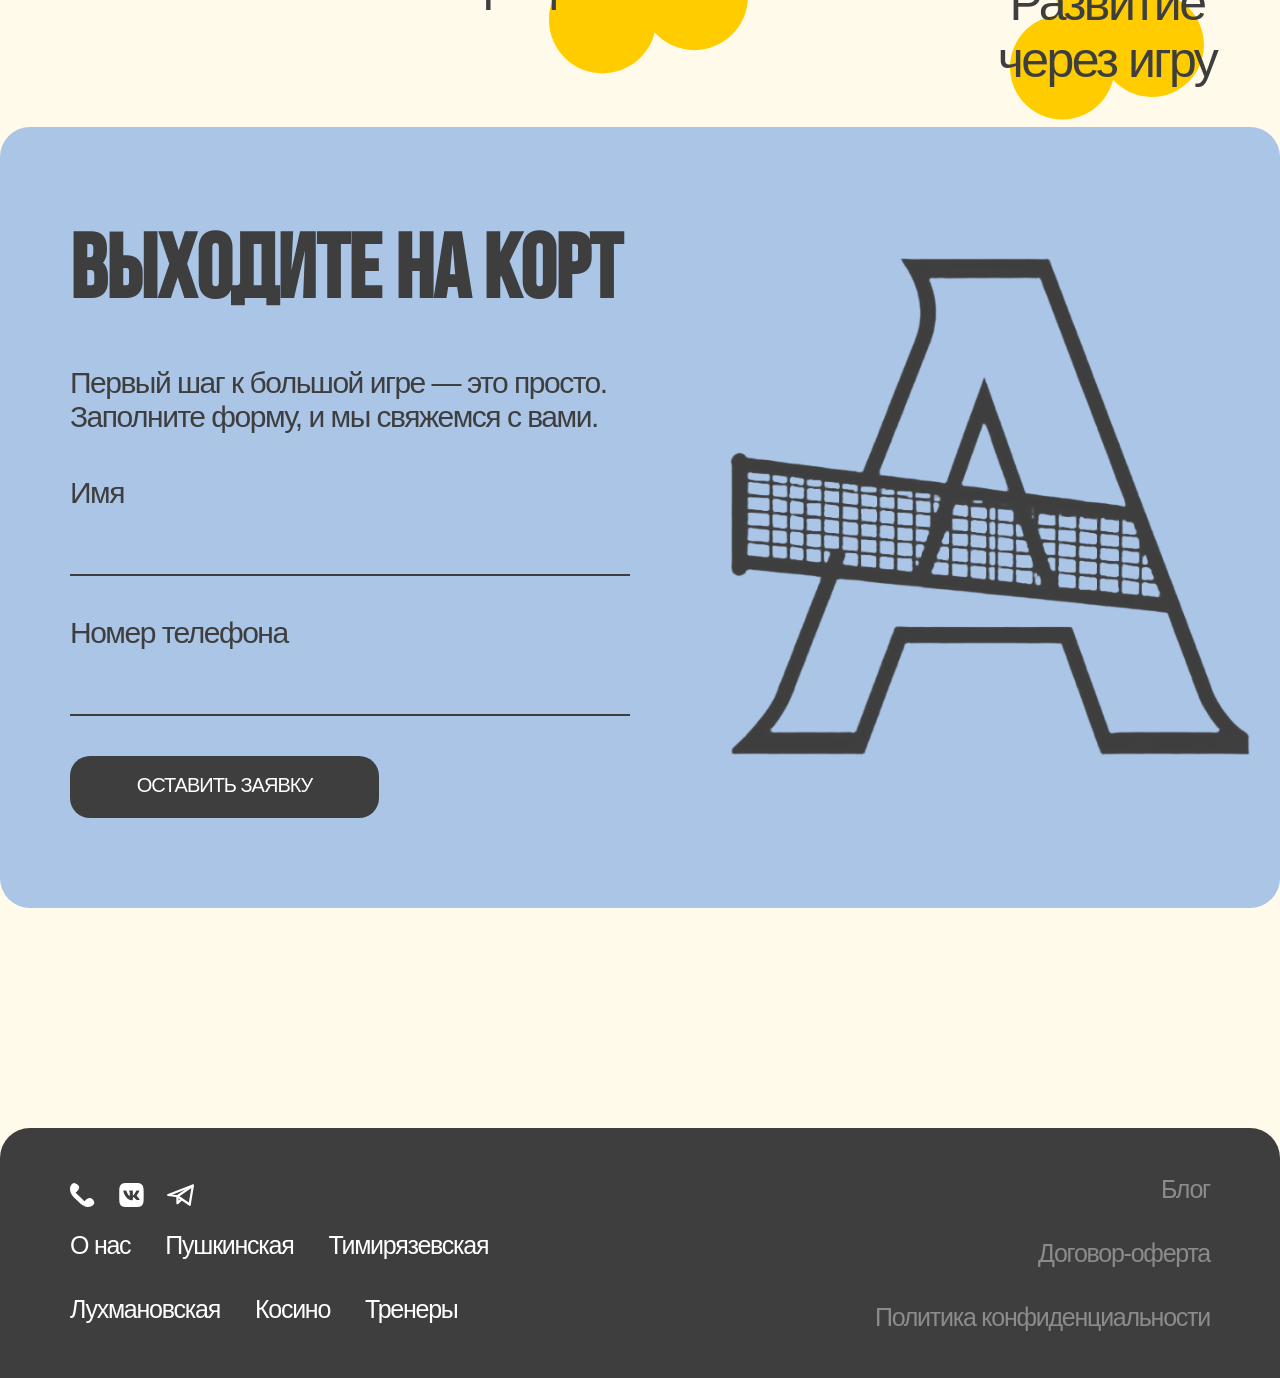
==== commit fe6e7124: "fourth" ====
--- a/about.html
+++ b/about.html
@@ -26,7 +26,25 @@
           </a>
           <nav class="header-nav">
             <a href="about.html">О нас</a>
-            <a href="index.html#schedule">Расписание и цены</a>
+            <div class="header-schedule-wrap">
+              <button
+                class="header-schedule"
+                type="button"
+                data-header-schedule
+              >
+                Расписание и цены
+              </button>
+              <div
+                class="header-schedule-panel"
+                data-header-schedule-panel
+                aria-hidden="true"
+              >
+                <a href="schedule-pushkinskaya.html">Пушкинская</a>
+                <a href="schedule-timiryazevskaya.html">Тимирязевская</a>
+                <a href="schedule-kosino.html">Косино</a>
+                <a href="schedule-lukhmanovskaya.html">Лухмановская</a>
+              </div>
+            </div>
             <a href="trainers.html">Тренеры</a>
           </nav>
         </div>
@@ -55,13 +73,13 @@
               Расписание и цены
             </button>
             <a href="trainers.html">Тренеры</a>
-            <a href="#certificates">Сертификаты</a>
+            <a href="certificates.html">Сертификаты</a>
           </nav>
           <div class="menu-schedule" data-menu-schedule-panel aria-hidden="true">
-            <a href="index.html#contacts">Пушкинская</a>
-            <a href="index.html#contacts">Тимирязевская</a>
-            <a href="index.html#contacts">Косино</a>
-            <a href="index.html#contacts">Лухмановская</a>
+            <a href="schedule-pushkinskaya.html">Пушкинская</a>
+            <a href="schedule-timiryazevskaya.html">Тимирязевская</a>
+            <a href="schedule-kosino.html">Косино</a>
+            <a href="schedule-lukhmanovskaya.html">Лухмановская</a>
           </div>
           <div class="menu-contacts">
             <div class="menu-phone">+7 (987) 999 99 99</div>
@@ -69,7 +87,9 @@
               <img src="assets/img/menu-icons.svg" alt="" />
             </div>
           </div>
-          <button class="btn menu-cta" type="button">Оставить заявку</button>
+          <button class="btn menu-cta" type="button" data-request-open>
+            Оставить заявку
+          </button>
         </div>
       </div>
 
@@ -167,6 +187,52 @@
         </section>
       </main>
 
+      <div class="request-modal" data-request-form-modal aria-hidden="true">
+        <div
+          class="request-modal__window request-modal__window--form"
+          role="dialog"
+          aria-modal="true"
+          aria-labelledby="request-form-title"
+        >
+          <button
+            class="request-modal__close"
+            type="button"
+            aria-label="Закрыть"
+            data-request-form-close
+          ></button>
+          <div class="request-modal__content">
+            <div class="request-modal__header">
+              <h2 id="request-form-title">Ace Tennis Academy</h2>
+              <p>Оставьте заявку и мы свяжемся с вами</p>
+            </div>
+            <form class="request-form" data-request-form>
+              <input type="text" name="name" placeholder="Имя" />
+              <input type="tel" name="phone" placeholder="Номер телефона" />
+              <button class="btn request-submit" type="submit">
+                Оставить заявку
+              </button>
+            </form>
+          </div>
+        </div>
+      </div>
+
+      <div class="request-modal" data-request-success aria-hidden="true">
+        <div
+          class="request-modal__window request-modal__window--success"
+          role="dialog"
+          aria-modal="true"
+          aria-labelledby="request-success-title"
+        >
+          <button
+            class="request-modal__close"
+            type="button"
+            aria-label="Закрыть"
+            data-request-success-close
+          ></button>
+          <h2 id="request-success-title">Заявка отправлена</h2>
+        </div>
+      </div>
+
       <footer class="site-footer">
         <div class="footer-left">
           <div class="footer-icons">
@@ -174,10 +240,10 @@
           </div>
           <nav class="footer-nav">
             <a href="about.html">О нас</a>
-            <a href="index.html#contacts">Пушкинская</a>
-            <a href="index.html#contacts">Тимирязевская</a>
-            <a href="index.html#contacts">Лухмановская</a>
-            <a href="index.html#contacts">Косино</a>
+            <a href="schedule-pushkinskaya.html">Пушкинская</a>
+            <a href="schedule-timiryazevskaya.html">Тимирязевская</a>
+            <a href="schedule-lukhmanovskaya.html">Лухмановская</a>
+            <a href="schedule-kosino.html">Косино</a>
             <a href="trainers.html">Тренеры</a>
           </nav>
         </div>
@@ -189,5 +255,6 @@
       </footer>
     </div>
     <script src="menu.js"></script>
+    <script src="request.js"></script>
   </body>
 </html>
--- a/styles.css
+++ b/styles.css
@@ -114,6 +114,55 @@
   gap: 70px;
   font-size: 25px;
   letter-spacing: -1.25px;
+  position: relative;
+}
+
+.header-schedule-wrap {
+  position: relative;
+  display: flex;
+  align-items: center;
+}
+
+.header-schedule {
+  background: none;
+  border: none;
+  padding: 0;
+  margin: 0;
+  font: inherit;
+  color: inherit;
+  cursor: pointer;
+}
+
+.header-schedule.is-active {
+  color: var(--yellow);
+}
+
+.header-schedule-panel {
+  position: absolute;
+  top: 45px;
+  right: 0;
+  width: 240px;
+  height: 280px;
+  background: var(--bg);
+  border-radius: 10px;
+  display: none;
+  flex-direction: column;
+  justify-content: center;
+  align-items: flex-end;
+  padding: 36px 20px;
+  gap: 28px;
+  z-index: 10;
+}
+
+.header-schedule-panel.is-open {
+  display: flex;
+}
+
+.header-schedule-panel a {
+  font-size: 24px;
+  line-height: 28px;
+  letter-spacing: -0.05em;
+  color: var(--dark);
 }
 
 .header-right {
@@ -967,6 +1016,150 @@
   text-align: right;
 }
 
+.request-modal {
+  position: fixed;
+  inset: 0;
+  display: flex;
+  align-items: center;
+  justify-content: center;
+  background: rgba(0, 0, 0, 0.2);
+  opacity: 0;
+  pointer-events: none;
+  transition: opacity 0.2s ease;
+  z-index: 30;
+  padding: 24px;
+}
+
+.request-modal.is-open {
+  opacity: 1;
+  pointer-events: auto;
+}
+
+.request-modal__window {
+  position: relative;
+  width: min(580px, 100%);
+  min-height: 395px;
+  background: var(--bg);
+  border-radius: 30px;
+  display: flex;
+  align-items: center;
+  justify-content: center;
+  padding: 40px;
+}
+
+.request-modal__window h2 {
+  margin: 0;
+  font-family: var(--headline-font);
+  font-size: 61px;
+  line-height: 61px;
+  text-align: center;
+  text-transform: uppercase;
+  color: var(--dark);
+}
+
+.request-modal__window--form {
+  padding: 47px;
+}
+
+.request-modal__content {
+  width: 100%;
+  display: flex;
+  flex-direction: column;
+  align-items: center;
+  gap: 68px;
+}
+
+.request-modal__header {
+  display: flex;
+  flex-direction: column;
+  align-items: center;
+  gap: 15px;
+}
+
+.request-modal__header h2 {
+  font-size: 60px;
+  line-height: 60px;
+}
+
+.request-modal__header p {
+  margin: 0;
+  font-size: 20px;
+  line-height: 23px;
+  letter-spacing: -0.05em;
+  text-align: center;
+  color: var(--dark);
+}
+
+.request-form {
+  width: 100%;
+  display: flex;
+  flex-direction: column;
+  align-items: center;
+  gap: 20px;
+}
+
+.request-form input {
+  width: 100%;
+  height: 43px;
+  background: var(--blue);
+  border: none;
+  border-radius: 10px;
+  padding: 12px 16px;
+  font-size: 20px;
+  letter-spacing: -0.05em;
+  color: var(--dark);
+  outline: none;
+}
+
+.request-form input::placeholder {
+  color: var(--dark);
+}
+
+.request-submit {
+  width: 256px;
+  height: 36px;
+  padding: 12px 35px 14px;
+  font-size: 14px;
+  line-height: 16px;
+  letter-spacing: -0.05em;
+  text-transform: uppercase;
+}
+
+.request-modal__close {
+  position: absolute;
+  right: 24px;
+  top: 20px;
+  width: 22px;
+  height: 22px;
+  border: none;
+  background: none;
+  cursor: pointer;
+}
+
+.request-modal__close::before,
+.request-modal__close::after {
+  content: "";
+  position: absolute;
+  left: 0;
+  top: 50%;
+  width: 22px;
+  height: 2px;
+  background: var(--dark);
+  transform-origin: center;
+}
+
+.request-modal__close::before {
+  transform: translateY(-50%) rotate(45deg);
+}
+
+.request-modal__close::after {
+  transform: translateY(-50%) rotate(-45deg);
+}
+
+body.request-modal-open {
+  overflow: hidden;
+}
+
 @media (max-width: 1200px) {
   .site-header {
     padding: 0 40px;
@@ -1152,4 +1345,23 @@
   .footer-right {
     font-size: 18px;
   }
-}
+
+  .request-modal__window h2 {
+    font-size: 44px;
+    line-height: 46px;
+  }
+
+  .request-modal__header h2 {
+    font-size: 40px;
+    line-height: 42px;
+  }
+
+  .request-modal__header p {
+    font-size: 16px;
+  }
+
+  .request-submit {
+    width: 100%;
+    height: auto;
+  }
+}
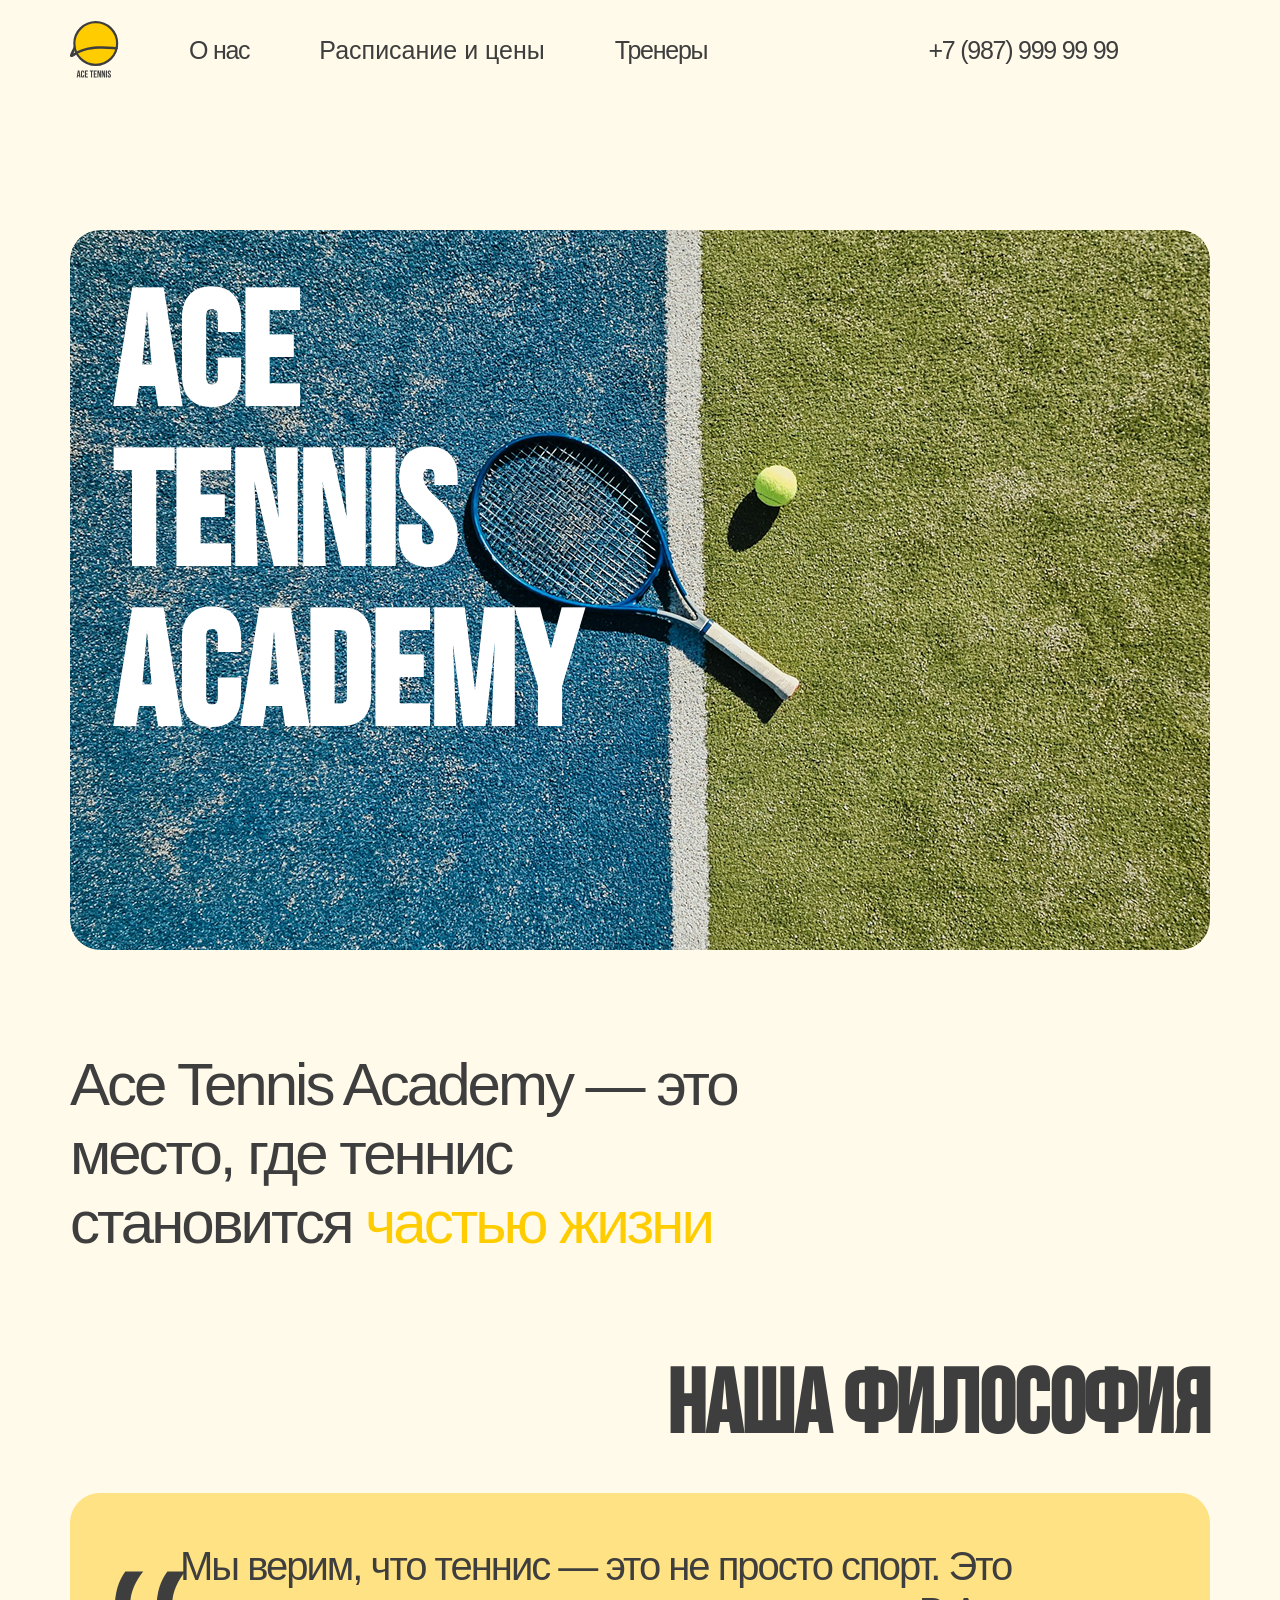
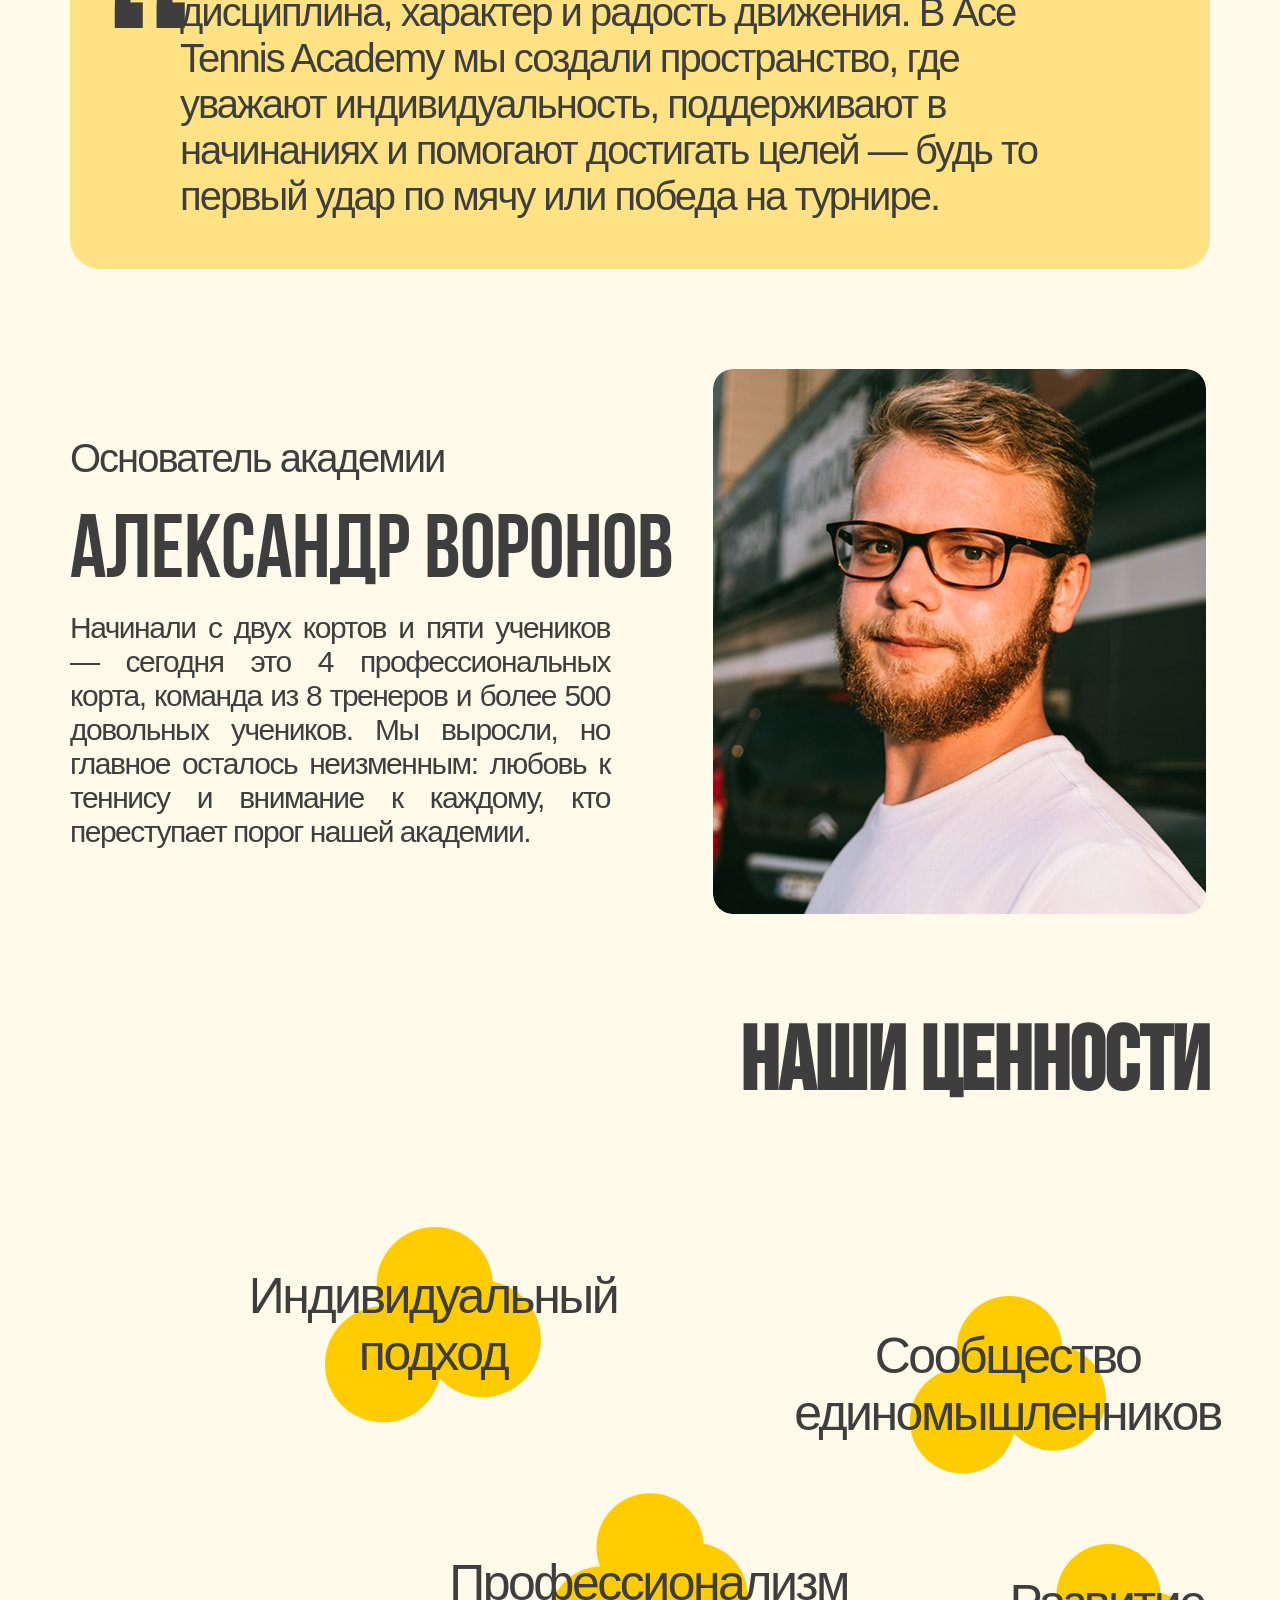
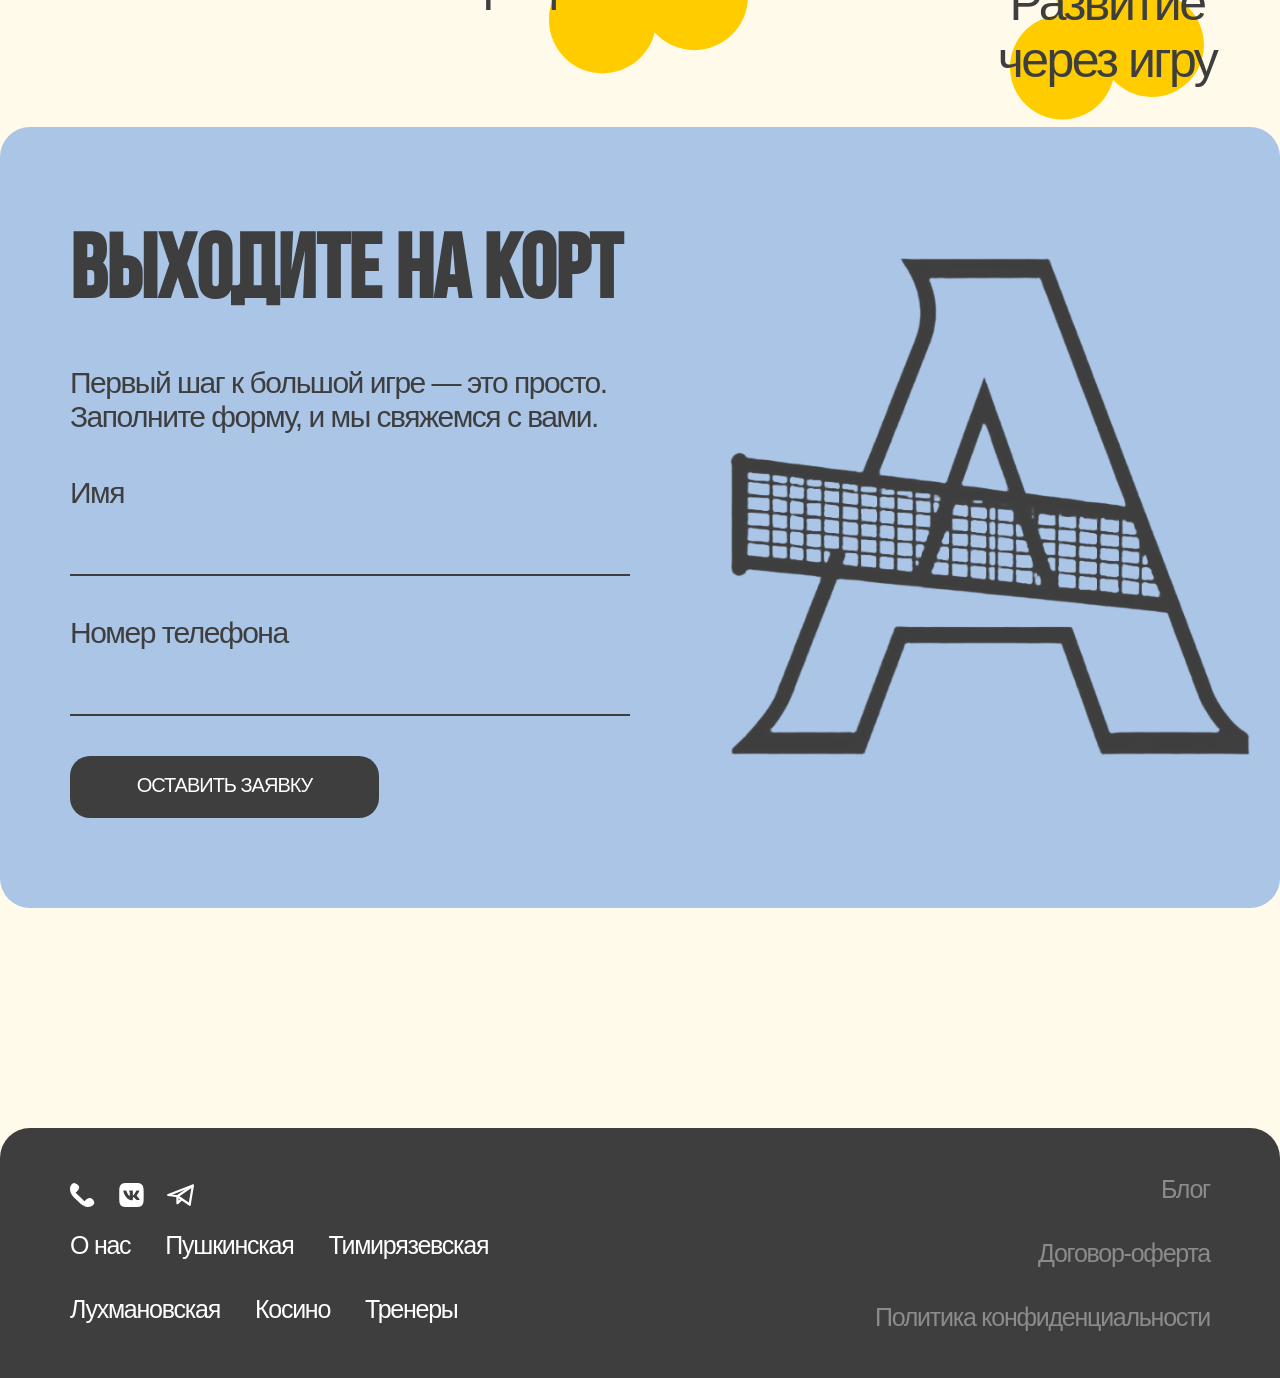
==== commit 94b43077: "finish" ====
--- a/about.html
+++ b/about.html
@@ -18,11 +18,7 @@
       <header class="site-header">
         <div class="header-left">
           <a class="logo" href="index.html" aria-label="Ace Tennis Academy">
-            <span class="logo-mark">
-              <img src="assets/img/logo-circle.svg" alt="" />
-              <img src="assets/img/logo-lines.svg" alt="" />
-            </span>
-            <span class="logo-text">Ace tennis</span>
+            <img src="assets/img/лого.svg" alt=""/>
           </a>
           <nav class="header-nav">
             <a href="about.html">О нас</a>
--- a/styles.css
+++ b/styles.css
@@ -666,9 +666,6 @@
   height: 46px;
 }
 
-.slider-arrow:first-child img {
-  transform: rotate(180deg);
-}
 
 .reviews-grid {
   display: grid;
